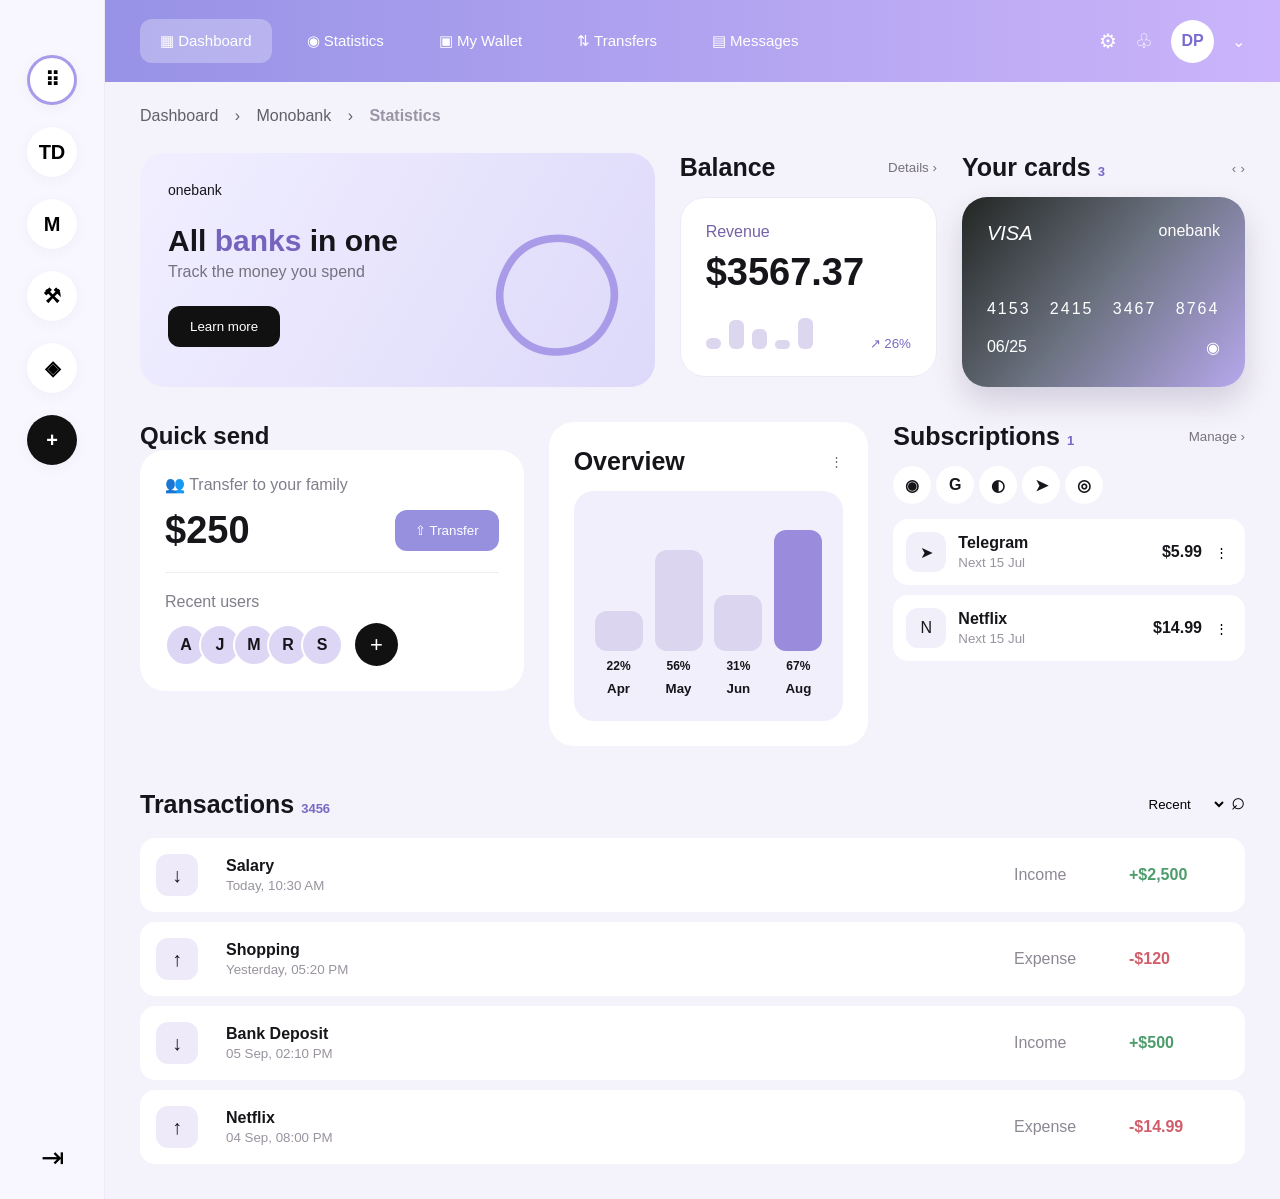
==== index.html @ 525e53c7 "Initial commit" ====
<!DOCTYPE html>
<html lang="en">
<head>
    <meta charset="UTF-8">
    <meta name="viewport" content="width=device-width, initial-scale=1.0">

    <title>OneBank Dashboard</title>

    <link rel="stylesheet" href="style.css">
</head>

<body>

<div class="app">

    <!-- ================= SIDEBAR ================= -->

    <aside class="sidebar">

        <div class="logo">
            onebank
        </div>

        <div class="sidebar-menu">

            <button class="side-btn active">
                ⠿
            </button>

            <button class="side-btn">
                TD
            </button>

            <button class="side-btn">
                M
            </button>

            <button class="side-btn">
                ⚒
            </button>

            <button class="side-btn">
                ◈
            </button>

            <button class="side-btn add-btn">
                +
            </button>

        </div>

        <button class="logout-btn">
            ⇥
        </button>

    </aside>


    <!-- ================= MAIN AREA ================= -->

    <main class="main">

        <!-- TOP NAVBAR -->

        <header class="navbar">

            <div class="mobile-logo">
                onebank
            </div>

            <nav>

                <button class="nav-item active">
                    ▦ Dashboard
                </button>

                <button class="nav-item">
                    ◉ Statistics
                </button>

                <button class="nav-item">
                    ▣ My Wallet
                </button>

                <button class="nav-item">
                    ⇅ Transfers
                </button>

                <button class="nav-item">
                    ▤ Messages
                </button>

            </nav>

            <div class="nav-right">

                <button>⚙</button>
                <button>♧</button>

                <div class="profile">
                    <span>DP</span>
                </div>

                <span>⌄</span>

            </div>

        </header>


        <!-- ================= CONTENT ================= -->

        <section class="content">

            <div class="breadcrumb">
                Dashboard
                <span>›</span>
                Monobank
                <span>›</span>
                <strong>Statistics</strong>
            </div>


            <!-- TOP CONTENT -->

            <div class="top-grid">

                <!-- PROMOTION -->

                <div class="promo-card">

                    <div class="promo-text">

                        <small>onebank</small>

                        <h1>
                            All <span>banks</span> in one
                        </h1>

                        <p>
                            Track the money you spend
                        </p>

                        <button class="learn-btn">
                            Learn more
                        </button>

                    </div>

                    <div class="promo-shape">
                        ◯
                    </div>

                </div>


                <!-- BALANCE -->

                <div class="balance-section">

                    <div class="section-title">

                        <h2>Balance</h2>

                        <button onclick="showBalanceDetails()">
                            Details ›
                        </button>

                    </div>

                    <div class="balance-card">

                        <p>Revenue</p>

                        <h1 id="balance">
                            $3567.37
                        </h1>

                        <div class="mini-bars">

                            <span style="height:25%"></span>
                            <span style="height:65%"></span>
                            <span style="height:45%"></span>
                            <span style="height:20%"></span>
                            <span style="height:70%"></span>

                        </div>

                        <small>↗ 26%</small>

                    </div>

                </div>


                <!-- CARDS -->

                <div class="cards-section">

                    <div class="section-title">

                        <h2>Your cards <small>3</small></h2>

                        <div>
                            <button onclick="previousCard()">‹</button>
                            <button onclick="nextCard()">›</button>
                        </div>

                    </div>

                    <div class="bank-card" id="bankCard">

                        <div class="card-top">
                            <span>VISA</span>
                            <span>onebank</span>
                        </div>

                        <div class="card-number">
                            4153 &nbsp; 2415 &nbsp; 3467 &nbsp; 8764
                        </div>

                        <div class="card-bottom">
                            <span>06/25</span>
                            <span>◉</span>
                        </div>

                    </div>

                </div>

            </div>


            <!-- SECOND ROW -->

            <div class="middle-grid">

                <!-- QUICK SEND -->

                <div class="quick-send">

                    <h2>Quick send</h2>

                    <div class="send-card">

                        <p>👥 Transfer to your family</p>

                        <div class="send-row">

                            <h1>$<span id="sendAmount">250</span></h1>

                            <button onclick="transferMoney()">
                                ⇧ Transfer
                            </button>

                        </div>

                        <hr>

                        <p class="recent-title">
                            Recent users
                        </p>

                        <div class="users">

                            <div class="user">A</div>
                            <div class="user">J</div>
                            <div class="user">M</div>
                            <div class="user">R</div>
                            <div class="user">S</div>

                            <button class="add-user">
                                +
                            </button>

                        </div>

                    </div>

                </div>


                <!-- OVERVIEW -->

                <div class="overview">

                    <div class="section-title">

                        <h2>Overview</h2>

                        <button>⋮</button>

                    </div>

                    <div class="chart">

                        <div class="chart-column">
                            <div class="bar" style="height:22%"></div>
                            <span>22%</span>
                            <small>Apr</small>
                        </div>

                        <div class="chart-column">
                            <div class="bar" style="height:56%"></div>
                            <span>56%</span>
                            <small>May</small>
                        </div>

                        <div class="chart-column">
                            <div class="bar" style="height:31%"></div>
                            <span>31%</span>
                            <small>Jun</small>
                        </div>

                        <div class="chart-column">
                            <div class="bar selected" style="height:67%"></div>
                            <span>67%</span>
                            <small>Aug</small>
                        </div>

                    </div>

                </div>


                <!-- SUBSCRIPTIONS -->

                <div class="subscriptions">

                    <div class="section-title">

                        <h2>
                            Subscriptions
                            <small>1</small>
                        </h2>

                        <button>
                            Manage ›
                        </button>

                    </div>

                    <div class="subscription-icons">

                        <span>◉</span>
                        <span>G</span>
                        <span>◐</span>
                        <span>➤</span>
                        <span>◎</span>

                    </div>

                    <div class="subscription-item">

                        <div class="service-icon">
                            ➤
                        </div>

                        <div>
                            <strong>Telegram</strong>
                            <small>Next 15 Jul</small>
                        </div>

                        <b>$5.99</b>

                        <button>⋮</button>

                    </div>

                    <div class="subscription-item">

                        <div class="service-icon">
                            N
                        </div>

                        <div>
                            <strong>Netflix</strong>
                            <small>Next 15 Jul</small>
                        </div>

                        <b>$14.99</b>

                        <button>⋮</button>

                    </div>

                </div>

            </div>


            <!-- TRANSACTIONS -->

            <section class="transactions">

                <div class="transaction-header">

                    <h2>
                        Transactions
                        <small>3456</small>
                    </h2>

                    <div>

                        <select id="transactionFilter"
                                onchange="filterTransactions()">

                            <option value="all">Recent</option>
                            <option value="income">Income</option>
                            <option value="expense">Expense</option>

                        </select>

                        <button>⌕</button>

                    </div>

                </div>


                <div class="transaction-list"
                     id="transactionList">

                    <div class="transaction income">

                        <div class="transaction-icon">
                            ↓
                        </div>

                        <div>
                            <strong>Salary</strong>
                            <small>Today, 10:30 AM</small>
                        </div>

                        <span>Income</span>

                        <b class="positive">
                            +$2,500
                        </b>

                    </div>


                    <div class="transaction expense">

                        <div class="transaction-icon">
                            ↑
                        </div>

                        <div>
                            <strong>Shopping</strong>
                            <small>Yesterday, 05:20 PM</small>
                        </div>

                        <span>Expense</span>

                        <b class="negative">
                            -$120
                        </b>

                    </div>


                    <div class="transaction income">

                        <div class="transaction-icon">
                            ↓
                        </div>

                        <div>
                            <strong>Bank Deposit</strong>
                            <small>05 Sep, 02:10 PM</small>
                        </div>

                        <span>Income</span>

                        <b class="positive">
                            +$500
                        </b>

                    </div>


                    <div class="transaction expense">

                        <div class="transaction-icon">
                            ↑
                        </div>

                        <div>
                            <strong>Netflix</strong>
                            <small>04 Sep, 08:00 PM</small>
                        </div>

                        <span>Expense</span>

                        <b class="negative">
                            -$14.99
                        </b>

                    </div>

                </div>

            </section>

        </section>

    </main>

</div>


<script src="script.js"></script>

</body>
</html>
---- style.css ----
* {
    margin: 0;
    padding: 0;
    box-sizing: border-box;
    font-family: "Segoe UI", Arial, sans-serif;
}

body {
    background: #f4f2fa;
    color: #16151a;
}

button {
    border: none;
    cursor: pointer;
    background: none;
}


/* ================= APP ================= */

.app {
    display: flex;
    min-height: 100vh;
}


/* ================= SIDEBAR ================= */

.sidebar {
    width: 105px;
    background: #f8f7ff;
    display: flex;
    flex-direction: column;
    align-items: center;
    padding: 25px 0;
    border-right: 1px solid #eeeaf8;
}

.logo {
    display: none;
}

.sidebar-menu {
    display: flex;
    flex-direction: column;
    gap: 22px;
    margin-top: 30px;
}

.side-btn {
    width: 50px;
    height: 50px;
    border-radius: 50%;
    background: white;
    font-size: 20px;
    font-weight: 600;
    box-shadow: 0 3px 15px rgba(0,0,0,0.04);
}

.side-btn.active {
    border: 3px solid #a69ce9;
}

.add-btn {
    background: #111;
    color: white;
}

.logout-btn {
    margin-top: auto;
    font-size: 28px;
}


/* ================= MAIN ================= */

.main {
    flex: 1;
    min-width: 0;
}


/* ================= NAVBAR ================= */

.navbar {
    height: 82px;
    padding: 0 35px;
    display: flex;
    align-items: center;
    justify-content: space-between;
    background: linear-gradient(
        90deg,
        #9792e6,
        #cbb4fa
    );
    color: white;
}

.navbar nav {
    display: flex;
    gap: 15px;
}

.nav-item {
    padding: 13px 20px;
    color: white;
    font-size: 15px;
    border-radius: 12px;
}

.nav-item.active {
    background: rgba(255,255,255,0.28);
}

.nav-right {
    display: flex;
    align-items: center;
    gap: 18px;
}

.nav-right button {
    color: white;
    font-size: 20px;
}

.profile {
    width: 43px;
    height: 43px;
    border-radius: 50%;
    background: white;
    color: #776cd0;
    display: flex;
    align-items: center;
    justify-content: center;
    font-weight: bold;
}

.mobile-logo {
    display: none;
}


/* ================= CONTENT ================= */

.content {
    padding: 25px 35px;
}

.breadcrumb {
    color: #60606a;
    margin-bottom: 28px;
}

.breadcrumb span {
    padding: 0 12px;
}

.breadcrumb strong {
    color: #9995a4;
}


/* ================= GRID ================= */

.top-grid {
    display: grid;
    grid-template-columns: 2fr 1fr 1.1fr;
    gap: 25px;
}

.middle-grid {
    display: grid;
    grid-template-columns: 1.2fr 1fr 1.1fr;
    gap: 25px;
    margin-top: 35px;
}


/* ================= COMMON ================= */

.section-title {
    display: flex;
    justify-content: space-between;
    align-items: center;
    margin-bottom: 15px;
}

.section-title h2 {
    font-size: 25px;
}

.section-title small {
    color: #7669ca;
    font-size: 13px;
}

.section-title button {
    color: #77717f;
}


/* ================= PROMO ================= */

.promo-card {
    min-height: 225px;
    border-radius: 25px;
    padding: 28px;
    background: linear-gradient(
        120deg,
        #f1efff,
        #ddd9fa
    );
    display: flex;
    justify-content: space-between;
    overflow: hidden;
}

.promo-text small {
    font-size: 14px;
}

.promo-text h1 {
    font-size: 30px;
    margin: 25px 0 5px;
}

.promo-text h1 span {
    color: #7663bd;
}

.promo-text p {
    color: #77717f;
}

.learn-btn {
    background: #111;
    color: white;
    padding: 13px 22px;
    border-radius: 12px;
    margin-top: 25px;
}

.promo-shape {
    font-size: 120px;
    color: #a99be8;
    transform: rotate(25deg);
    margin-top: 35px;
}


/* ================= BALANCE ================= */

.balance-card {
    height: 180px;
    background: white;
    border: 1px solid #eeeaf5;
    border-radius: 25px;
    padding: 25px;
    position: relative;
}

.balance-card p {
    color: #7563a5;
}

.balance-card h1 {
    font-size: 38px;
    margin-top: 10px;
}

.balance-card small {
    position: absolute;
    right: 25px;
    bottom: 25px;
    color: #776bc4;
}

.mini-bars {
    display: flex;
    align-items: end;
    gap: 8px;
    height: 45px;
    margin-top: 10px;
}

.mini-bars span {
    width: 15px;
    border-radius: 6px;
    background: #dcd6ef;
}


/* ================= BANK CARD ================= */

.bank-card {
    height: 190px;
    padding: 25px;
    border-radius: 25px;
    color: white;
    background: linear-gradient(
        130deg,
        #222522,
        #6c7381,
        #b7a8ed
    );
    box-shadow: 0 15px 30px rgba(60,50,100,.18);
}

.card-top,
.card-bottom {
    display: flex;
    justify-content: space-between;
}

.card-top span:first-child {
    font-size: 20px;
    font-style: italic;
}

.card-number {
    margin-top: 55px;
    font-size: 16px;
    letter-spacing: 2px;
}

.card-bottom {
    margin-top: 20px;
}


/* ================= QUICK SEND ================= */

.send-card {
    background: white;
    padding: 25px;
    border-radius: 25px;
}

.send-card p {
    color: #817d89;
}

.send-row {
    display: flex;
    justify-content: space-between;
    align-items: center;
    margin: 15px 0 20px;
}

.send-row h1 {
    font-size: 38px;
}

.send-row button {
    background: #9790df;
    color: white;
    padding: 13px 20px;
    border-radius: 12px;
}

.send-card hr {
    border: none;
    border-top: 1px solid #eee;
}

.recent-title {
    margin-top: 20px;
    margin-bottom: 12px;
}

.users {
    display: flex;
    align-items: center;
}

.user {
    width: 42px;
    height: 42px;
    margin-right: -8px;
    border-radius: 50%;
    background: #ddd7f5;
    display: flex;
    justify-content: center;
    align-items: center;
    border: 2px solid white;
    font-weight: bold;
}

.add-user {
    width: 43px;
    height: 43px;
    margin-left: 20px;
    border-radius: 50%;
    background: #111;
    color: white;
    font-size: 22px;
}


/* ================= OVERVIEW ================= */

.overview {
    background: white;
    padding: 25px;
    border-radius: 25px;
}

.chart {
    height: 230px;
    display: flex;
    align-items: end;
    justify-content: space-around;
    background: #f1effc;
    border-radius: 20px;
    padding: 25px 15px;
}

.chart-column {
    height: 100%;
    display: flex;
    flex-direction: column;
    justify-content: end;
    align-items: center;
    gap: 8px;
}

.bar {
    width: 48px;
    max-height: 150px;
    min-height: 30px;
    border-radius: 12px;
    background: #dcd5ef;
}

.bar.selected {
    background: #9a8bdc;
}

.chart-column span {
    font-size: 12px;
    font-weight: bold;
}

.chart-column small {
    font-weight: bold;
}


/* ================= SUBSCRIPTIONS ================= */

.subscriptions {
    background: transparent;
}

.subscription-icons {
    display: flex;
    gap: 5px;
    margin-bottom: 15px;
}

.subscription-icons span {
    width: 38px;
    height: 38px;
    border-radius: 50%;
    background: white;
    display: flex;
    align-items: center;
    justify-content: center;
    font-weight: bold;
}

.subscription-item {
    display: grid;
    grid-template-columns: 42px 1fr auto 20px;
    align-items: center;
    gap: 10px;
    padding: 13px;
    background: white;
    border-radius: 15px;
    margin-bottom: 10px;
}

.service-icon {
    width: 40px;
    height: 40px;
    border-radius: 12px;
    background: #f1eff9;
    display: flex;
    justify-content: center;
    align-items: center;
}

.subscription-item div:nth-child(2) {
    display: flex;
    flex-direction: column;
}

.subscription-item small {
    color: #99939f;
    margin-top: 3px;
}


/* ================= TRANSACTIONS ================= */

.transactions {
    margin-top: 40px;
}

.transaction-header {
    display: flex;
    justify-content: space-between;
    align-items: center;
    margin-bottom: 15px;
}

.transaction-header h2 {
    font-size: 25px;
}

.transaction-header small {
    color: #776bc4;
    font-size: 13px;
}

.transaction-header select {
    border: none;
    background: transparent;
    padding: 10px;
}

.transaction-header button {
    font-size: 24px;
}

.transaction {
    display: grid;
    grid-template-columns: 55px 1fr 100px 100px;
    align-items: center;
    gap: 15px;
    padding: 16px;
    background: white;
    border-radius: 15px;
    margin-bottom: 10px;
}

.transaction-icon {
    width: 42px;
    height: 42px;
    border-radius: 12px;
    background: #eeeafa;
    display: flex;
    align-items: center;
    justify-content: center;
    font-size: 20px;
}

.transaction div:nth-child(2) {
    display: flex;
    flex-direction: column;
}

.transaction small {
    color: #99939f;
    margin-top: 3px;
}

.transaction span {
    color: #8d8794;
}

.positive {
    color: #4d9c6b;
}

.negative {
    color: #d25e6b;
}


/* ================= RESPONSIVE ================= */

@media (max-width: 1100px) {

    .top-grid {
        grid-template-columns: 1fr 1fr;
    }

    .promo-card {
        grid-column: span 2;
    }

    .middle-grid {
        grid-template-columns: 1fr 1fr;
    }

    .subscriptions {
        grid-column: span 2;
    }

    .navbar nav {
        gap: 5px;
    }

    .nav-item {
        padding: 10px;
    }
}


@media (max-width: 800px) {

    .sidebar {
        width: 70px;
    }

    .side-btn {
        width: 42px;
        height: 42px;
    }

    .navbar {
        padding: 0 15px;
    }

    .navbar nav {
        display: none;
    }

    .mobile-logo {
        display: block;
        font-size: 20px;
        font-weight: bold;
    }

    .content {
        padding: 20px;
    }

    .top-grid,
    .middle-grid {
        grid-template-columns: 1fr;
    }

    .promo-card,
    .subscriptions {
        grid-column: auto;
    }
}


@media (max-width: 550px) {

    .sidebar {
        display: none;
    }

    .navbar {
        height: 65px;
    }

    .content {
        padding: 15px;
    }

    .promo-card {
        min-height: 250px;
    }

    .promo-text h1 {
        font-size: 25px;
    }

    .balance-card h1 {
        font-size: 30px;
    }

    .transaction {
        grid-template-columns: 45px 1fr 80px;
    }

    .transaction b {
        grid-column: 2 / 4;
    }

    .transaction span {
        display: none;
    }

    .chart {
        height: 200px;
    }

    .bar {
        width: 35px;
    }
}
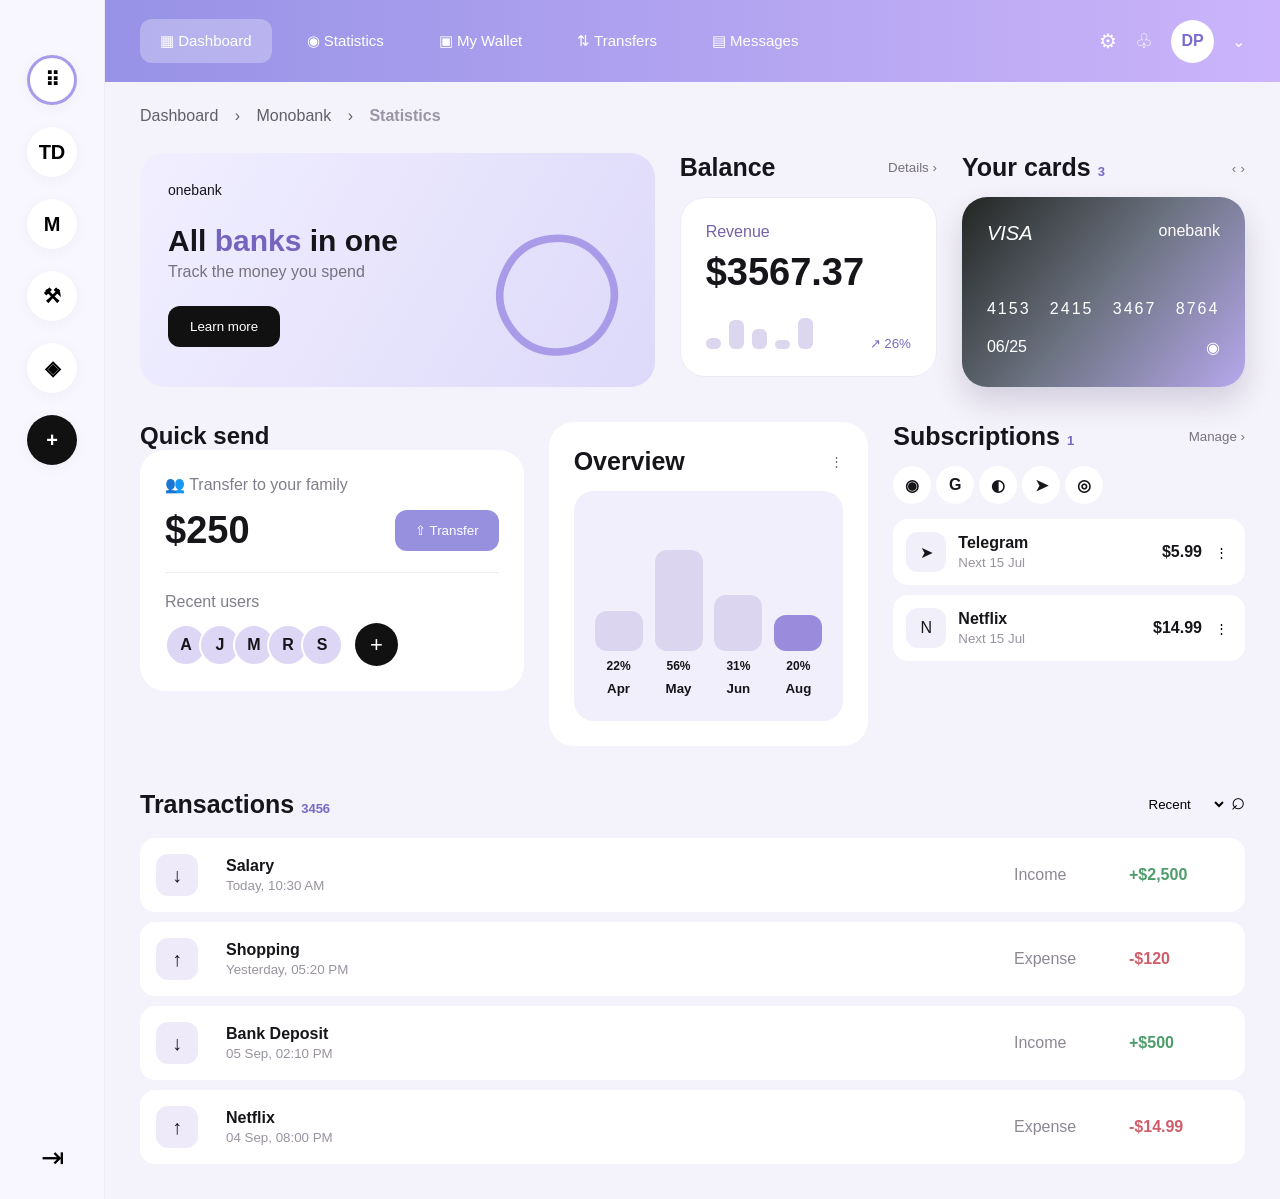
==== commit 82a98191: "Added profile and updated files" ====
--- a/index.html
+++ b/index.html
@@ -4,7 +4,7 @@
     <meta charset="UTF-8">
     <meta name="viewport" content="width=device-width, initial-scale=1.0">
 
-    <title>OneBank Dashboard</title>
+    <title>My banking project</title>
 
     <link rel="stylesheet" href="style.css">
 </head>
@@ -313,8 +313,8 @@
                         </div>
 
                         <div class="chart-column">
-                            <div class="bar selected" style="height:67%"></div>
-                            <span>67%</span>
+                            <div class="bar selected" style="height:20%"></div>
+                            <span>20%</span>    
                             <small>Aug</small>
                         </div>
 
--- a/style.css
+++ b/style.css
@@ -117,6 +117,7 @@
     display: flex;
     align-items: center;
     gap: 18px;
+    cursor: pointer;
 }
 
 .nav-right button {
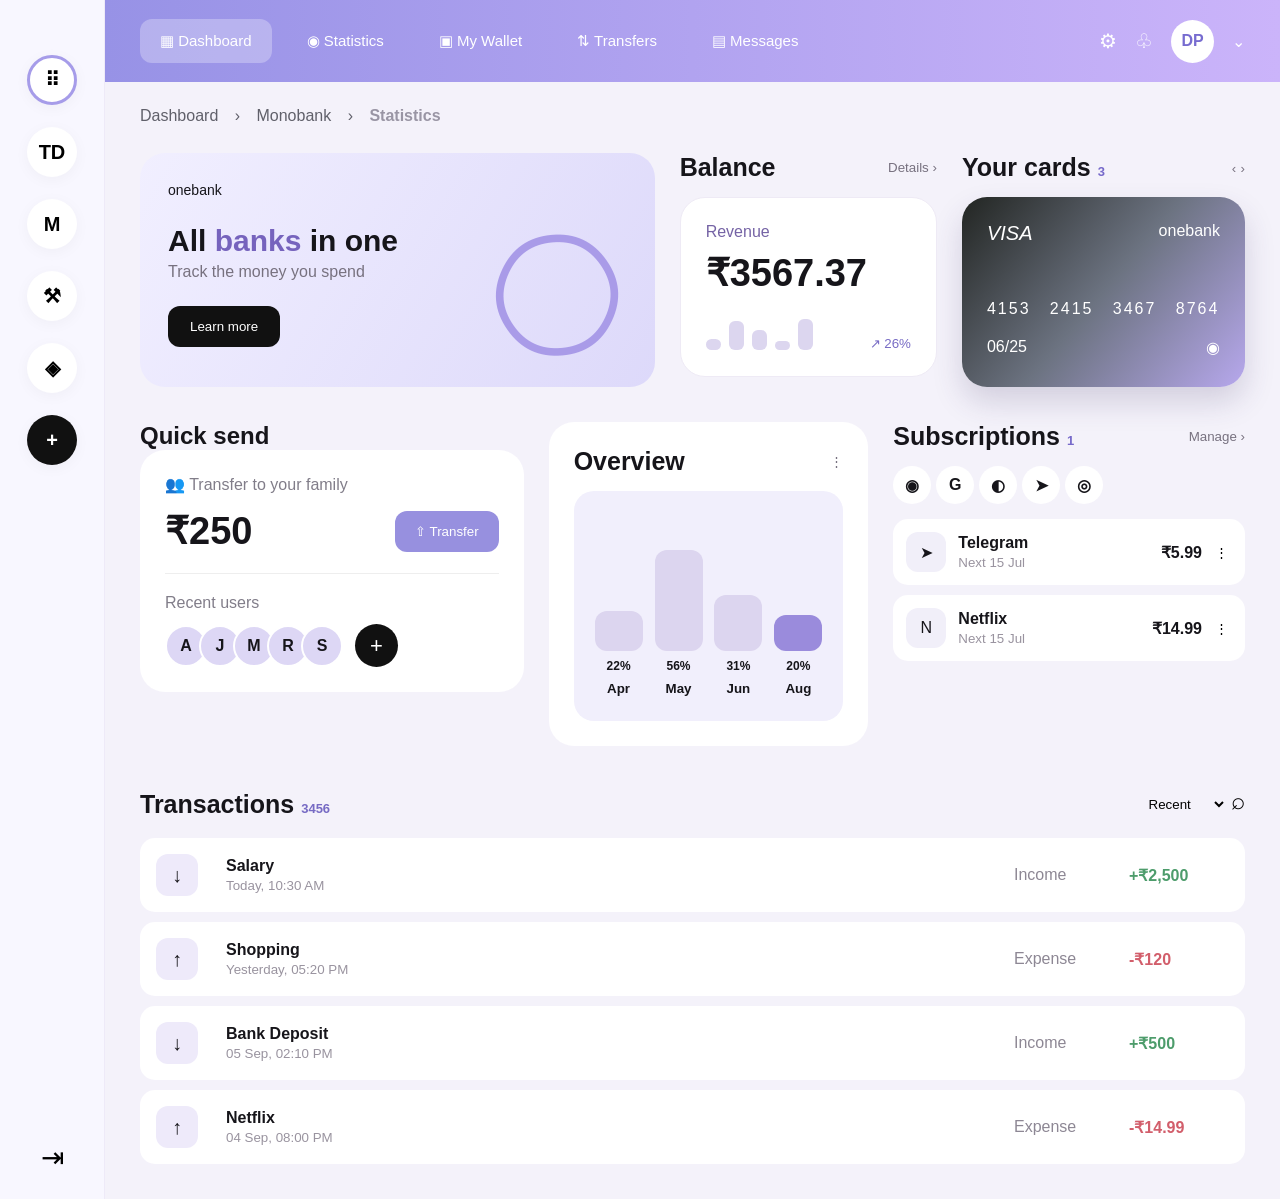
==== commit 5eba9605: "added updated file" ====
--- a/index.html
+++ b/index.html
@@ -74,19 +74,19 @@
                     ▦ Dashboard
                 </button>
 
-                <button class="nav-item">
+                <button class="nav-item" id="statistics">
                     ◉ Statistics
                 </button>
 
-                <button class="nav-item">
+                <button class="nav-item" id="mywallet">
                     ▣ My Wallet
                 </button>
 
-                <button class="nav-item">
+                <button class="nav-item" id="transfer">
                     ⇅ Transfers
                 </button>
 
-                <button class="nav-item">
+                <button class="nav-item" id="msg">
                     ▤ Messages
                 </button>
 
@@ -173,7 +173,7 @@
                         <p>Revenue</p>
 
                         <h1 id="balance">
-                            $3567.37
+                            ₹3567.37
                         </h1>
 
                         <div class="mini-bars">
@@ -247,7 +247,7 @@
 
                         <div class="send-row">
 
-                            <h1>$<span id="sendAmount">250</span></h1>
+                            <h1>₹<span id="sendAmount">250</span></h1>
 
                             <button onclick="transferMoney()">
                                 ⇧ Transfer
@@ -361,7 +361,7 @@
                             <small>Next 15 Jul</small>
                         </div>
 
-                        <b>$5.99</b>
+                        <b>₹5.99</b>
 
                         <button>⋮</button>
 
@@ -378,7 +378,7 @@
                             <small>Next 15 Jul</small>
                         </div>
 
-                        <b>$14.99</b>
+                        <b>₹14.99</b>
 
                         <button>⋮</button>
 
@@ -435,7 +435,7 @@
                         <span>Income</span>
 
                         <b class="positive">
-                            +$2,500
+                            +₹2,500
                         </b>
 
                     </div>
@@ -455,7 +455,7 @@
                         <span>Expense</span>
 
                         <b class="negative">
-                            -$120
+                            -₹120
                         </b>
 
                     </div>
@@ -475,7 +475,7 @@
                         <span>Income</span>
 
                         <b class="positive">
-                            +$500
+                            +₹500
                         </b>
 
                     </div>
@@ -495,7 +495,7 @@
                         <span>Expense</span>
 
                         <b class="negative">
-                            -$14.99
+                            -₹14.99
                         </b>
 
                     </div>
